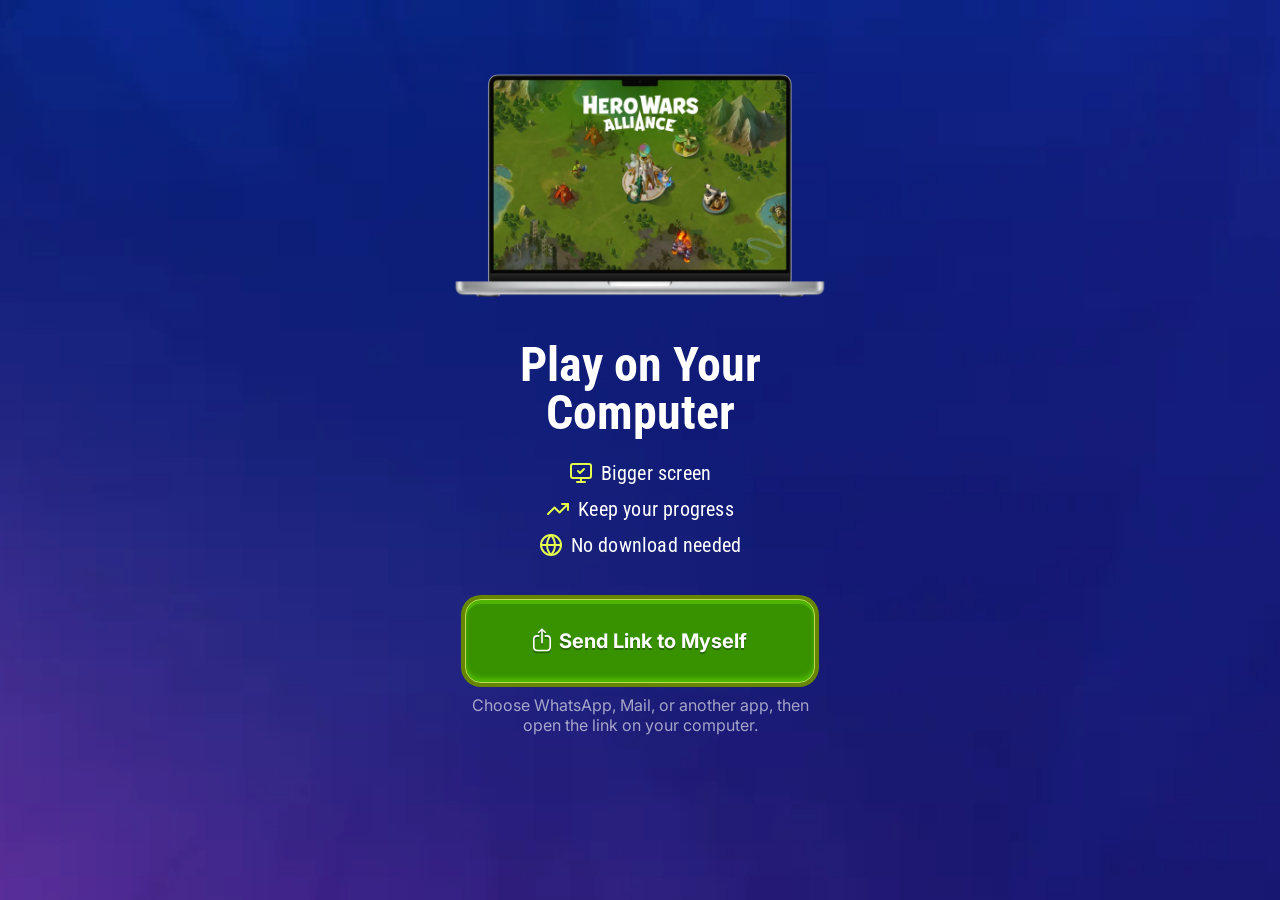
==== index.html @ 1ea7f699 "Initial commit: Hero Wars Alliance mobile placeholder landing Mobile-only landing that offers a nati" ====
<!doctype html>
<html lang="en">
  <head>
    <meta charset="utf-8" />
    <meta
      name="viewport"
      content="width=device-width, initial-scale=1, viewport-fit=cover"
    />
    <title>Play Hero Wars Alliance on Your Computer</title>
    <meta
      name="description"
      content="Send yourself a link and continue playing Hero Wars Alliance on a bigger screen. No download needed."
    />
    <!-- Device-specific entry state — keep the canonical product URL (PLAN §12). -->
    <link rel="canonical" href="https://hero-wars-alliance.com/" />

    <!-- Fonts: Roboto Condensed (headline + benefits) and Inter (CTA + support). -->
    <link rel="preconnect" href="https://fonts.googleapis.com" />
    <link rel="preconnect" href="https://fonts.gstatic.com" crossorigin />
    <link
      href="https://fonts.googleapis.com/css2?family=Inter:wght@400;700&family=Roboto+Condensed:wght@400;700&display=swap"
      rel="stylesheet"
    />

    <link rel="preload" as="image" href="assets/laptop.webp" />
    <link rel="stylesheet" href="css/styles.css" />
  </head>
  <body>
    <!-- Decorative blue→purple geometric background (raster from Figma). -->
    <div class="bg" aria-hidden="true"></div>

    <main class="landing">
      <!-- 1. Laptop visual (composite: device + map + logo, baked in Figma). -->
      <img
        class="laptop"
        src="assets/laptop.webp"
        alt="Hero Wars Alliance running on a laptop"
        width="820"
        height="533"
        fetchpriority="high"
      />

      <!-- 2 + 3. Headline and benefits. -->
      <div class="copy">
        <h1 class="headline">Play on Your Computer</h1>
        <ul class="benefits">
          <li class="benefit">
            <span class="benefit__icon" aria-hidden="true">
              <svg viewBox="0 0 24 24" fill="none" stroke="currentColor" stroke-width="2" stroke-linecap="round" stroke-linejoin="round">
                <path d="m9 10 2 2 4-4" />
                <rect x="2" y="3" width="20" height="14" rx="2" />
                <path d="M12 17v4" />
                <path d="M8 21h8" />
              </svg>
            </span>
            <span class="benefit__text">Bigger screen</span>
          </li>
          <li class="benefit">
            <span class="benefit__icon" aria-hidden="true">
              <svg viewBox="0 0 24 24" fill="none" stroke="currentColor" stroke-width="2" stroke-linecap="round" stroke-linejoin="round">
                <polyline points="22 7 13.5 15.5 8.5 10.5 2 17" />
                <polyline points="16 7 22 7 22 13" />
              </svg>
            </span>
            <span class="benefit__text">Keep your progress</span>
          </li>
          <li class="benefit">
            <span class="benefit__icon" aria-hidden="true">
              <svg viewBox="0 0 24 24" fill="none" stroke="currentColor" stroke-width="2" stroke-linecap="round" stroke-linejoin="round">
                <circle cx="12" cy="12" r="10" />
                <path d="M2 12h20" />
                <path d="M12 2a15.3 15.3 0 0 1 4 10 15.3 15.3 0 0 1-4 10 15.3 15.3 0 0 1-4-10 15.3 15.3 0 0 1 4-10z" />
              </svg>
            </span>
            <span class="benefit__text">No download needed</span>
          </li>
        </ul>
      </div>

      <!-- 4 + 5. CTA and supporting text. -->
      <div class="action">
        <button id="cta" class="cta" type="button">
          <span class="cta__icon" aria-hidden="true">
            <svg viewBox="0 0 17.334 23.934" fill="white" xmlns="http://www.w3.org/2000/svg">
              <path d="M6.05469 7.82227H4.08203C2.48048 7.82227 1.57228 8.73045 1.57227 10.332V17.8516C1.57227 19.4629 2.48047 20.3613 4.08203 20.3613H13.2422C14.8535 20.3613 15.7617 19.4629 15.7617 17.8516V10.332C15.7617 8.73045 14.8535 7.82227 13.2422 7.82227H11.2695V6.25H13.2422C15.8691 6.25 17.334 7.71483 17.334 10.332V17.8516C17.334 20.4786 15.8691 21.9336 13.2422 21.9336H4.08203C1.45508 21.9336 7.04327e-07 20.4786 0 17.8516V10.332C1.07809e-05 7.71483 1.45509 6.25 4.08203 6.25H6.05469V7.82227ZM8.66211 0C8.86719 2.72461e-07 9.0332 0.0585967 9.22852 0.253906L12.4512 3.35938C12.5977 3.50586 12.6758 3.66211 12.6758 3.87695C12.6758 4.27734 12.373 4.56055 11.9629 4.56055C11.7773 4.56054 11.5723 4.4824 11.4355 4.32617L9.93164 2.71484L9.37695 2.13086L9.44336 3.60352V13.5352C9.44336 13.9454 9.08203 14.2871 8.66211 14.2871C8.24219 14.2871 7.89062 13.9454 7.89062 13.5352V3.60352L7.95605 2.12598L7.40234 2.71484L5.88867 4.32617C5.75195 4.48242 5.53711 4.56055 5.35156 4.56055C4.94141 4.56055 4.64844 4.27734 4.64844 3.87695C4.64844 3.66211 4.73633 3.50586 4.88281 3.35938L8.0957 0.253906C8.30078 0.0585963 8.4668 0 8.66211 0Z" />
            </svg>
          </span>
          <span class="cta__label">Send Link to Myself</span>
        </button>
        <p class="support">
          Choose WhatsApp, Mail, or another app, then open the link on your
          computer.
        </p>
      </div>

      <!-- Live region for fallback / error feedback -->
      <p id="share-status" class="share-status" role="status" aria-live="polite"></p>
    </main>

    <script type="module" src="js/main.js"></script>
  </body>
</html>
---- css/styles.css ----
/* Hero Wars Alliance — mobile placeholder landing.
   Values taken from Figma node 6483:9883 (frame 430×932), translated to a
   responsive layout per PLAN §6. */

/* ----------------------------------------------------------------- tokens */
:root {
  /* Colors (Figma variables) */
  --c-text: #ffffff;
  --c-accent: #e4ff4c; /* Colors/yellow — benefit icons */
  --c-support: rgba(255, 255, 255, 0.6);

  /* CTA (Figma lb_button nine-patch) */
  --cta-fill: #389200;
  --cta-border: #b9dc54;
  --cta-frame: #668600;
  --cta-inner-bottom: #50b900;
  --cta-inner-top: rgba(88, 196, 0, 0.7);

  /* Fonts */
  --font-head: "Roboto Condensed", system-ui, sans-serif;
  --font-body: "Inter", system-ui, -apple-system, sans-serif;

  /* Spacing (Figma: column gap 42, copy gap 24, benefit gap 12, pad 24) */
  --pad-x: 24px;
  --gap-section: clamp(20px, 5vh, 42px);
  --gap-copy: clamp(16px, 3vh, 24px);
  --gap-benefit: 12px;
  --pad-top: clamp(20px, 6vh, 51px);

  /* Fluid type/sizes */
  --headline-size: clamp(34px, 11.4vw, 48px);
  --benefit-size: clamp(17px, 5.2vw, 20px);
  --cta-h: clamp(62px, 11vh, 84px);
  --cta-label: clamp(18px, 5vw, 20px);
  --support-size: 16px;
  --laptop-max-h: clamp(150px, 30vh, 300px);
}

/* ----------------------------------------------------------------- reset */
*,
*::before,
*::after {
  box-sizing: border-box;
}

html,
body {
  margin: 0;
  padding: 0;
  overflow-x: hidden;
}

body {
  min-height: 100dvh;
  font-family: var(--font-body);
  color: var(--c-text);
  /* Gradient fallback behind the raster background. */
  background: #161617 linear-gradient(168deg, #182a8c 0%, #2b2f9e 48%, #5b2fa0 100%);
  -webkit-font-smoothing: antialiased;
  text-rendering: optimizeLegibility;
}

img {
  max-width: 100%;
  display: block;
}

/* ------------------------------------------------------------ background */
.bg {
  position: fixed;
  inset: 0;
  z-index: 0;
  background: url("../assets/bg.webp") center / cover no-repeat;
  pointer-events: none;
}

/* --------------------------------------------------------------- layout */
.landing {
  position: relative;
  z-index: 1;
  min-height: 100dvh;
  max-width: 430px;
  margin: 0 auto;
  display: flex;
  flex-direction: column;
  align-items: center;
  text-align: center;
  gap: var(--gap-section);
  padding: calc(var(--pad-top) + env(safe-area-inset-top)) var(--pad-x)
    calc(var(--gap-section) + env(safe-area-inset-bottom));
  padding-left: max(var(--pad-x), env(safe-area-inset-left));
  padding-right: max(var(--pad-x), env(safe-area-inset-right));
}

/* ---------------------------------------------------------- laptop visual */
.laptop {
  width: 100%;
  max-width: 382px;
  height: auto;
  aspect-ratio: 1506 / 979; /* reserve space → no layout shift */
  max-height: var(--laptop-max-h);
  object-fit: contain; /* never stretch/crop (PLAN §5) */
}

/* ----------------------------------------------------------- copy block */
.copy {
  display: flex;
  flex-direction: column;
  gap: var(--gap-copy);
  width: 100%;
}

.headline {
  margin: 0;
  font-family: var(--font-head);
  font-weight: 700;
  font-size: var(--headline-size);
  line-height: 1;
  color: var(--c-text);
}

/* -------------------------------------------------------------- benefits */
.benefits {
  list-style: none;
  margin: 0;
  padding: 0;
  display: flex;
  flex-direction: column;
  align-items: center;
  gap: var(--gap-benefit);
}

.benefit {
  display: inline-flex;
  align-items: center;
  gap: 8px;
  font-family: var(--font-head);
  font-weight: 400;
  font-size: var(--benefit-size);
  line-height: 1.2;
  letter-spacing: 0.2px;
}

.benefit__icon {
  flex: 0 0 auto;
  width: 1.2em;
  height: 1.2em;
  color: var(--c-accent);
}
.benefit__icon svg {
  width: 100%;
  height: 100%;
  display: block;
}

/* ----------------------------------------------------------- action block */
.action {
  display: flex;
  flex-direction: column;
  align-items: center;
  gap: 13px;
  width: 100%;
  max-width: 350px;
}

/* CTA — reproduces the Figma lb_button nine-patch. */
.cta {
  width: 100%;
  min-height: var(--cta-h);
  display: inline-flex;
  align-items: center;
  justify-content: center;
  gap: 8px;
  padding: 0 32px;
  border: 1px solid var(--cta-border);
  border-radius: 16px;
  background: var(--cta-fill);
  color: var(--c-text);
  font-family: var(--font-body);
  font-weight: 700;
  font-size: var(--cta-label);
  cursor: pointer;
  box-shadow: inset 0 4px 0 0 var(--cta-inner-top),
    inset 0 -4px 4px 0 var(--cta-inner-bottom), 0 0 0 4px var(--cta-frame),
    0 1px 3px 0 rgba(0, 0, 0, 0.2);
  transition: transform 0.08s ease, filter 0.12s ease;
  -webkit-tap-highlight-color: transparent;
}
.cta:hover {
  filter: brightness(1.05);
}
.cta:active {
  transform: translateY(1px);
}

.cta__label {
  text-shadow: 0 2px 0 rgba(0, 0, 0, 0.3);
  line-height: 1;
}

.cta__icon {
  flex: 0 0 auto;
  width: 18px;
  height: 26px;
  display: inline-flex;
  filter: drop-shadow(0 2px 0 rgba(0, 0, 0, 0.3));
}
.cta__icon svg {
  width: 100%;
  height: 100%;
  display: block;
}

/* ------------------------------------------------------- supporting text */
.support {
  margin: 0;
  font-family: var(--font-body);
  font-weight: 400;
  font-size: var(--support-size);
  line-height: 1.2;
  color: var(--c-support);
}

/* --------------------------------------------------------- share status */
.share-status {
  margin: 0;
  min-height: 1.2em;
  font-family: var(--font-body);
  font-size: 14px;
  line-height: 1.4;
}
.share-status[data-state="success"] {
  color: var(--c-accent);
}
.share-status[data-state="error"] {
  color: #ff9a8a;
}

/* ----------------------------------------------------- focus visibility */
:focus-visible {
  outline: 3px solid #ffffff;
  outline-offset: 3px;
  border-radius: 6px;
}

/* ------------------------------------------------------ short viewports */
@media (max-height: 700px) {
  :root {
    --laptop-max-h: clamp(130px, 24vh, 220px);
    --gap-section: clamp(14px, 3vh, 26px);
  }
}
@media (max-height: 620px) {
  :root {
    --laptop-max-h: clamp(110px, 20vh, 180px);
    --headline-size: clamp(30px, 9vw, 42px);
    --gap-copy: 12px;
  }
  /* Supporting text may fall below the fold; the CTA must stay visible. */
}

/* ---------------------------------------------------- reduced motion */
@media (prefers-reduced-motion: reduce) {
  * {
    transition: none !important;
    animation: none !important;
  }
}
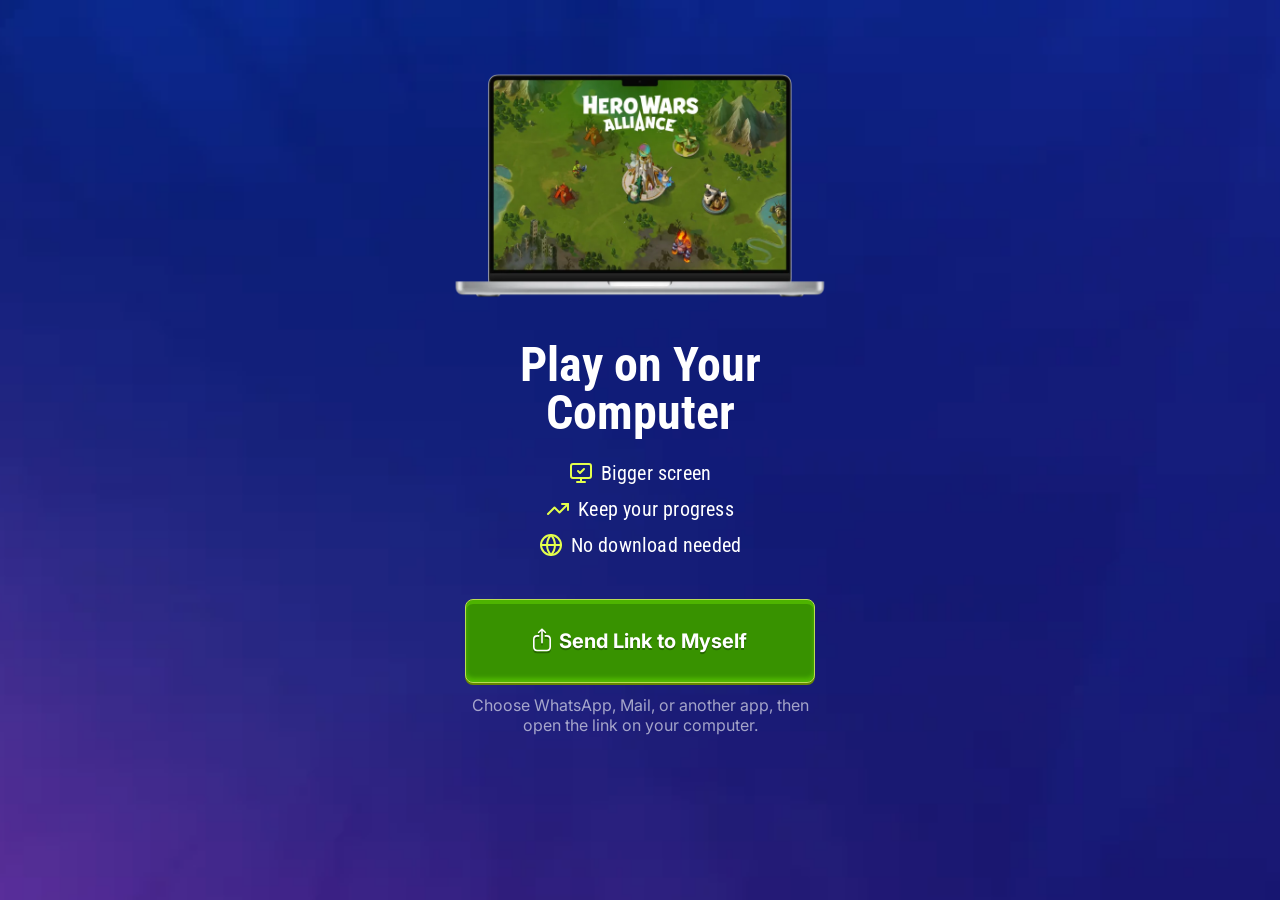
==== commit 195a6218: "Fix status-bar tint, phantom scroll, and green CTA styling - Add theme-color #08207B so the browser " ====
--- a/index.html
+++ b/index.html
@@ -6,6 +6,8 @@
       name="viewport"
       content="width=device-width, initial-scale=1, viewport-fit=cover"
     />
+    <!-- Browser UI / status-bar tint to match the landing background. -->
+    <meta name="theme-color" content="#08207B" />
     <title>Play Hero Wars Alliance on Your Computer</title>
     <meta
       name="description"
--- a/css/styles.css
+++ b/css/styles.css
@@ -20,20 +20,28 @@
   --font-head: "Roboto Condensed", system-ui, sans-serif;
   --font-body: "Inter", system-ui, -apple-system, sans-serif;
 
-  /* Spacing (Figma: column gap 42, copy gap 24, benefit gap 12, pad 24) */
+  /* Spacing (Figma: column gap 42, copy gap 24, benefit gap 12, pad 24).
+     Vertical units use svh (small viewport) so content fits with the browser
+     toolbar shown and never triggers a phantom scroll. vh is the fallback for
+     browsers without svh — declared first, then overridden. */
   --pad-x: 24px;
   --gap-section: clamp(20px, 5vh, 42px);
+  --gap-section: clamp(20px, 5svh, 42px);
   --gap-copy: clamp(16px, 3vh, 24px);
+  --gap-copy: clamp(16px, 3svh, 24px);
   --gap-benefit: 12px;
   --pad-top: clamp(20px, 6vh, 51px);
+  --pad-top: clamp(20px, 6svh, 51px);
 
   /* Fluid type/sizes */
   --headline-size: clamp(34px, 11.4vw, 48px);
   --benefit-size: clamp(17px, 5.2vw, 20px);
   --cta-h: clamp(62px, 11vh, 84px);
+  --cta-h: clamp(62px, 11svh, 84px);
   --cta-label: clamp(18px, 5vw, 20px);
   --support-size: 16px;
   --laptop-max-h: clamp(150px, 30vh, 300px);
+  --laptop-max-h: clamp(150px, 30svh, 300px);
 }
 
 /* ----------------------------------------------------------------- reset */
@@ -51,7 +59,8 @@
 }
 
 body {
-  min-height: 100dvh;
+  min-height: 100vh;
+  min-height: 100svh;
   font-family: var(--font-body);
   color: var(--c-text);
   /* Gradient fallback behind the raster background. */
@@ -78,7 +87,8 @@
 .landing {
   position: relative;
   z-index: 1;
-  min-height: 100dvh;
+  min-height: 100vh;
+  min-height: 100svh;
   max-width: 430px;
   margin: 0 auto;
   display: flex;
@@ -163,8 +173,10 @@
   max-width: 350px;
 }
 
-/* CTA — reproduces the Figma lb_button nine-patch. */
+/* CTA — green button ported from hwa-offerhub (.btn--buy). */
 .cta {
+  position: relative;
+  overflow: hidden; /* clips the hover overlay to the rounded corners */
   width: 100%;
   min-height: var(--cta-h);
   display: inline-flex;
@@ -173,21 +185,34 @@
   gap: 8px;
   padding: 0 32px;
   border: 1px solid var(--cta-border);
-  border-radius: 16px;
+  border-radius: 8px;
   background: var(--cta-fill);
   color: var(--c-text);
   font-family: var(--font-body);
   font-weight: 700;
   font-size: var(--cta-label);
   cursor: pointer;
-  box-shadow: inset 0 4px 0 0 var(--cta-inner-top),
-    inset 0 -4px 4px 0 var(--cta-inner-bottom), 0 0 0 4px var(--cta-frame),
-    0 1px 3px 0 rgba(0, 0, 0, 0.2);
-  transition: transform 0.08s ease, filter 0.12s ease;
+  box-shadow: 0 2px 0 0 var(--cta-frame),
+    0 -4px 4px 0 var(--cta-inner-bottom) inset,
+    0 4px 0 0 var(--cta-inner-top) inset;
+  transition: transform 0.08s ease;
   -webkit-tap-highlight-color: transparent;
 }
-.cta:hover {
-  filter: brightness(1.05);
+/* Hover: subtle white lightening (~#fff @ .15), mouse only (offerhub parity). */
+.cta::before {
+  content: "";
+  position: absolute;
+  inset: 0;
+  border-radius: inherit;
+  background: #fff;
+  opacity: 0;
+  pointer-events: none;
+  transition: opacity 0.12s ease;
+}
+@media (hover: hover) {
+  .cta:hover::before {
+    opacity: 0.15;
+  }
 }
 .cta:active {
   transform: translateY(1px);
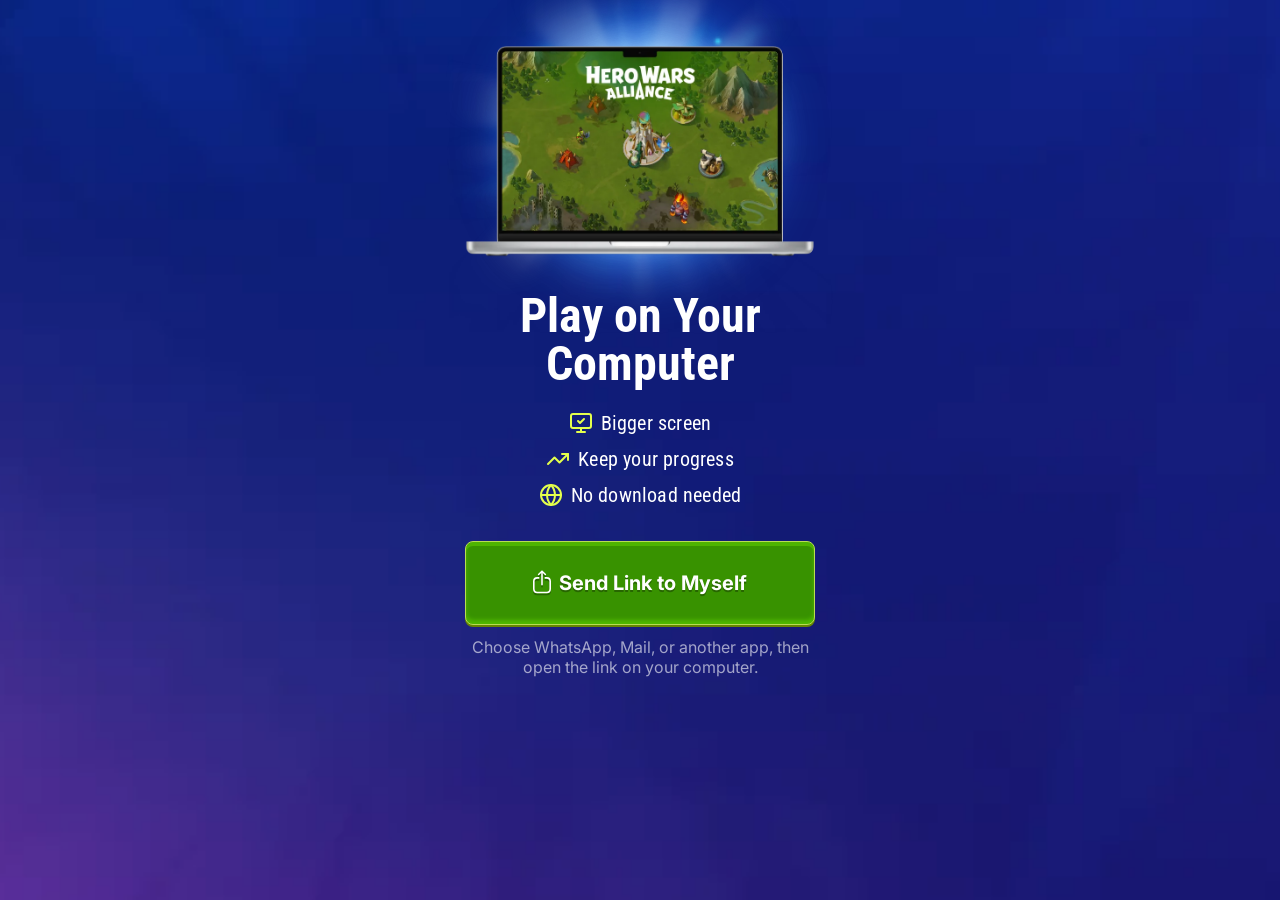
==== commit c756c3c2: "Remove min-height (kill iOS scroll) + add laptop glow FX - Drop min-height from body and .landing. P" ====
--- a/index.html
+++ b/index.html
@@ -32,15 +32,40 @@
     <div class="bg" aria-hidden="true"></div>
 
     <main class="landing">
-      <!-- 1. Laptop visual (composite: device + map + logo, baked in Figma). -->
-      <img
-        class="laptop"
-        src="assets/laptop.webp"
-        alt="Hero Wars Alliance running on a laptop"
-        width="820"
-        height="533"
-        fetchpriority="high"
-      />
+      <!-- 1. Laptop visual (Figma composite) with glow FX behind it,
+           ported from hwa-offerhub (token / token__fx / token__glow). -->
+      <div class="hero">
+        <div class="hero__fx" aria-hidden="true">
+          <img class="hero__rays" src="assets/fx-light-rays.webp" alt="" />
+          <img class="hero__spot" src="assets/fx-glow-spot.webp" alt="" />
+          <span class="hero__spark hero__spark--1"></span>
+          <span class="hero__spark hero__spark--2"></span>
+          <span class="hero__spark hero__spark--3"></span>
+          <span class="hero__spark hero__spark--4"></span>
+          <span class="hero__spark hero__spark--5"></span>
+          <span class="hero__spark hero__spark--6"></span>
+        </div>
+        <img
+          class="hero__glow hero__glow--circle"
+          src="assets/glow-circle-blue.webp"
+          alt=""
+          aria-hidden="true"
+        />
+        <img
+          class="hero__glow hero__glow--blue"
+          src="assets/glow-blue.webp"
+          alt=""
+          aria-hidden="true"
+        />
+        <img
+          class="laptop"
+          src="assets/laptop.webp"
+          alt="Hero Wars Alliance running on a laptop"
+          width="820"
+          height="533"
+          fetchpriority="high"
+        />
+      </div>
 
       <!-- 2 + 3. Headline and benefits. -->
       <div class="copy">
--- a/css/styles.css
+++ b/css/styles.css
@@ -25,23 +25,23 @@
      toolbar shown and never triggers a phantom scroll. vh is the fallback for
      browsers without svh — declared first, then overridden. */
   --pad-x: 24px;
-  --gap-section: clamp(20px, 5vh, 42px);
-  --gap-section: clamp(20px, 5svh, 42px);
-  --gap-copy: clamp(16px, 3vh, 24px);
-  --gap-copy: clamp(16px, 3svh, 24px);
+  --pad-top: 24px; /* top → laptop, fixed (safe-area added in .landing) */
+  --pad-bottom: 16px;
+  --gap-section: clamp(14px, 4vh, 34px);
+  --gap-section: clamp(14px, 4svh, 34px);
+  --gap-copy: clamp(14px, 2.6vh, 24px);
+  --gap-copy: clamp(14px, 2.6svh, 24px);
   --gap-benefit: 12px;
-  --pad-top: clamp(20px, 6vh, 51px);
-  --pad-top: clamp(20px, 6svh, 51px);
 
   /* Fluid type/sizes */
   --headline-size: clamp(34px, 11.4vw, 48px);
   --benefit-size: clamp(17px, 5.2vw, 20px);
-  --cta-h: clamp(62px, 11vh, 84px);
-  --cta-h: clamp(62px, 11svh, 84px);
+  --cta-h: clamp(60px, 11vh, 84px);
+  --cta-h: clamp(60px, 11svh, 84px);
   --cta-label: clamp(18px, 5vw, 20px);
   --support-size: 16px;
-  --laptop-max-h: clamp(150px, 30vh, 300px);
-  --laptop-max-h: clamp(150px, 30svh, 300px);
+  --laptop-max-h: clamp(120px, 26vh, 260px);
+  --laptop-max-h: clamp(120px, 26svh, 260px);
 }
 
 /* ----------------------------------------------------------------- reset */
@@ -59,8 +59,9 @@
 }
 
 body {
-  min-height: 100vh;
-  min-height: 100svh;
+  /* No min-height: page height is content-driven so it never exceeds the
+     visible viewport (kills the residual svh-rounding scroll on iOS Chromium).
+     The fixed .bg below covers the viewport regardless of content height. */
   font-family: var(--font-body);
   color: var(--c-text);
   /* Gradient fallback behind the raster background. */
@@ -87,8 +88,6 @@
 .landing {
   position: relative;
   z-index: 1;
-  min-height: 100vh;
-  min-height: 100svh;
   max-width: 430px;
   margin: 0 auto;
   display: flex;
@@ -97,19 +96,115 @@
   text-align: center;
   gap: var(--gap-section);
   padding: calc(var(--pad-top) + env(safe-area-inset-top)) var(--pad-x)
-    calc(var(--gap-section) + env(safe-area-inset-bottom));
+    calc(var(--pad-bottom) + env(safe-area-inset-bottom));
   padding-left: max(var(--pad-x), env(safe-area-inset-left));
   padding-right: max(var(--pad-x), env(safe-area-inset-right));
 }
 
-/* ---------------------------------------------------------- laptop visual */
+/* ----------------------------------------------- laptop visual + glow FX */
+/* Glow ported from hwa-offerhub (token / token__fx / token__glow). */
+.hero {
+  position: relative;
+  width: 100%;
+  display: flex;
+  align-items: center;
+  justify-content: center;
+}
+
 .laptop {
+  position: relative;
+  z-index: 2; /* above the glow + FX layers */
   width: 100%;
   max-width: 382px;
   height: auto;
   aspect-ratio: 1506 / 979; /* reserve space → no layout shift */
   max-height: var(--laptop-max-h);
   object-fit: contain; /* never stretch/crop (PLAN §5) */
+}
+
+/* Static blue bloom behind the laptop. */
+.hero__glow {
+  position: absolute;
+  left: 50%;
+  top: 50%;
+  transform: translate(-50%, -50%);
+  z-index: 0;
+  height: auto;
+  aspect-ratio: 1 / 1;
+  pointer-events: none;
+  mix-blend-mode: screen; /* additive light against the dark bg */
+}
+.hero__glow--circle {
+  width: clamp(360px, 118%, 540px);
+}
+.hero__glow--blue {
+  width: clamp(380px, 126%, 580px);
+  opacity: 0.9;
+}
+
+/* Animated FX: rotating rays + pulsing spot + drifting sparks. */
+.hero__fx {
+  position: absolute;
+  inset: 0;
+  z-index: 1;
+  pointer-events: none;
+}
+.hero__rays,
+.hero__spot {
+  position: absolute;
+  left: 50%;
+  top: 50%;
+  height: auto;
+  aspect-ratio: 1 / 1;
+  transform: translate(-50%, -50%); /* base (static / reduced-motion) */
+  mix-blend-mode: screen;
+  will-change: transform, opacity;
+}
+.hero__rays {
+  width: clamp(300px, 100%, 440px);
+  opacity: 0.32;
+  filter: blur(2px);
+  animation: hero-rays 22s linear infinite;
+}
+.hero__spot {
+  width: clamp(220px, 72%, 340px);
+  opacity: 0.8;
+  animation: hero-spot 3.4s ease-in-out infinite;
+}
+.hero__spark {
+  position: absolute;
+  left: 50%;
+  top: 50%;
+  width: 22px;
+  height: 22px;
+  margin: -11px 0 0 -11px;
+  background: url("../assets/fx-spark-blue.webp") center / contain no-repeat;
+  mix-blend-mode: screen;
+  filter: brightness(1.5);
+  opacity: 0;
+  will-change: transform, opacity;
+  animation: hero-spark 4.5s ease-in-out infinite;
+}
+.hero__spark--1 { --x: 132px; --y: -64px; --dx: 8px; --dy: -16px; --s: 1; animation-delay: 0s; }
+.hero__spark--2 { --x: -122px; --y: -42px; --dx: -10px; --dy: -14px; --s: 0.8; animation-delay: 1.1s; }
+.hero__spark--3 { --x: 166px; --y: 24px; --dx: 6px; --dy: -18px; --s: 0.9; animation-delay: 2s; }
+.hero__spark--4 { --x: -142px; --y: 33px; --dx: -6px; --dy: -12px; --s: 0.75; animation-delay: 2.8s; }
+.hero__spark--5 { --x: 70px; --y: -99px; --dx: 10px; --dy: -16px; --s: 0.95; animation-delay: 3.6s; }
+.hero__spark--6 { --x: -44px; --y: -104px; --dx: 0px; --dy: -14px; --s: 1.1; animation-delay: 1.7s; }
+
+@keyframes hero-rays {
+  0% { transform: translate(-50%, -50%) rotate(0deg) scale(0.96); opacity: 0.16; }
+  50% { transform: translate(-50%, -50%) rotate(180deg) scale(1.06); opacity: 0.4; }
+  100% { transform: translate(-50%, -50%) rotate(360deg) scale(0.96); opacity: 0.16; }
+}
+@keyframes hero-spot {
+  0%, 100% { transform: translate(-50%, -50%) scale(0.92); opacity: 0.55; }
+  50% { transform: translate(-50%, -50%) scale(1.1); opacity: 0.95; }
+}
+@keyframes hero-spark {
+  0% { transform: translate(var(--x), var(--y)) scale(0.2); opacity: 0; }
+  30% { transform: translate(calc(var(--x) + var(--dx) * 0.3), calc(var(--y) + var(--dy) * 0.3)) scale(var(--s)); opacity: 1; }
+  100% { transform: translate(calc(var(--x) + var(--dx)), calc(var(--y) + var(--dy))) scale(calc(var(--s) * 0.9)); opacity: 0; }
 }
 
 /* ----------------------------------------------------------- copy block */
@@ -268,21 +363,8 @@
   border-radius: 6px;
 }
 
-/* ------------------------------------------------------ short viewports */
-@media (max-height: 700px) {
-  :root {
-    --laptop-max-h: clamp(130px, 24vh, 220px);
-    --gap-section: clamp(14px, 3vh, 26px);
-  }
-}
-@media (max-height: 620px) {
-  :root {
-    --laptop-max-h: clamp(110px, 20vh, 180px);
-    --headline-size: clamp(30px, 9vw, 42px);
-    --gap-copy: 12px;
-  }
-  /* Supporting text may fall below the fold; the CTA must stay visible. */
-}
+/* Vertical sizing is svh-driven (continuous compression), so no height
+   media queries are needed — content fits the small viewport at every size. */
 
 /* ---------------------------------------------------- reduced motion */
 @media (prefers-reduced-motion: reduce) {
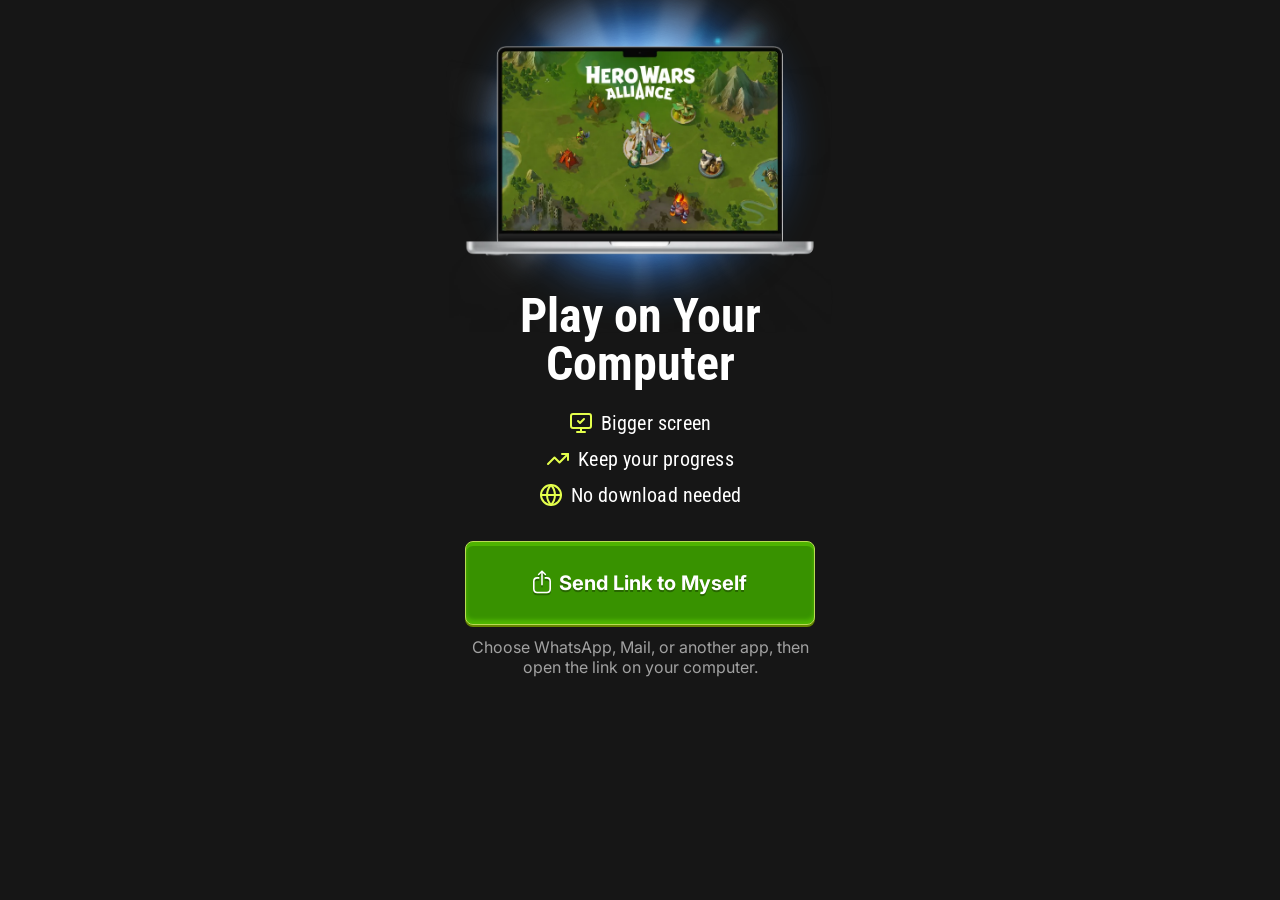
==== commit ed14c4c2: "Solid #161616 dark theme + native SF Pro Text on iOS - Replace the raster background with a solid #1" ====
--- a/index.html
+++ b/index.html
@@ -7,7 +7,7 @@
       content="width=device-width, initial-scale=1, viewport-fit=cover"
     />
     <!-- Browser UI / status-bar tint to match the landing background. -->
-    <meta name="theme-color" content="#08207B" />
+    <meta name="theme-color" content="#161616" />
     <title>Play Hero Wars Alliance on Your Computer</title>
     <meta
       name="description"
@@ -28,9 +28,6 @@
     <link rel="stylesheet" href="css/styles.css" />
   </head>
   <body>
-    <!-- Decorative blue→purple geometric background (raster from Figma). -->
-    <div class="bg" aria-hidden="true"></div>
-
     <main class="landing">
       <!-- 1. Laptop visual (Figma composite) with glow FX behind it,
            ported from hwa-offerhub (token / token__fx / token__glow). -->
--- a/css/styles.css
+++ b/css/styles.css
@@ -16,9 +16,13 @@
   --cta-inner-bottom: #50b900;
   --cta-inner-top: rgba(88, 196, 0, 0.7);
 
-  /* Fonts */
-  --font-head: "Roboto Condensed", system-ui, sans-serif;
-  --font-body: "Inter", system-ui, -apple-system, sans-serif;
+  /* Fonts. Apple devices use the native San Francisco (SF Pro Text) — no
+     webfont download; other platforms fall back to the loaded Roboto
+     Condensed (headline/benefits) / Inter (CTA/support). */
+  --font-head: "SF Pro Text", -apple-system, BlinkMacSystemFont,
+    "Roboto Condensed", system-ui, sans-serif;
+  --font-body: "SF Pro Text", -apple-system, BlinkMacSystemFont, "Inter",
+    system-ui, sans-serif;
 
   /* Spacing (Figma: column gap 42, copy gap 24, benefit gap 12, pad 24).
      Vertical units use svh (small viewport) so content fits with the browser
@@ -61,11 +65,11 @@
 body {
   /* No min-height: page height is content-driven so it never exceeds the
      visible viewport (kills the residual svh-rounding scroll on iOS Chromium).
-     The fixed .bg below covers the viewport regardless of content height. */
+     The solid background propagates to the canvas, covering the whole viewport
+     regardless of content height. */
   font-family: var(--font-body);
   color: var(--c-text);
-  /* Gradient fallback behind the raster background. */
-  background: #161617 linear-gradient(168deg, #182a8c 0%, #2b2f9e 48%, #5b2fa0 100%);
+  background: #161616;
   -webkit-font-smoothing: antialiased;
   text-rendering: optimizeLegibility;
 }
@@ -73,15 +77,6 @@
 img {
   max-width: 100%;
   display: block;
-}
-
-/* ------------------------------------------------------------ background */
-.bg {
-  position: fixed;
-  inset: 0;
-  z-index: 0;
-  background: url("../assets/bg.webp") center / cover no-repeat;
-  pointer-events: none;
 }
 
 /* --------------------------------------------------------------- layout */
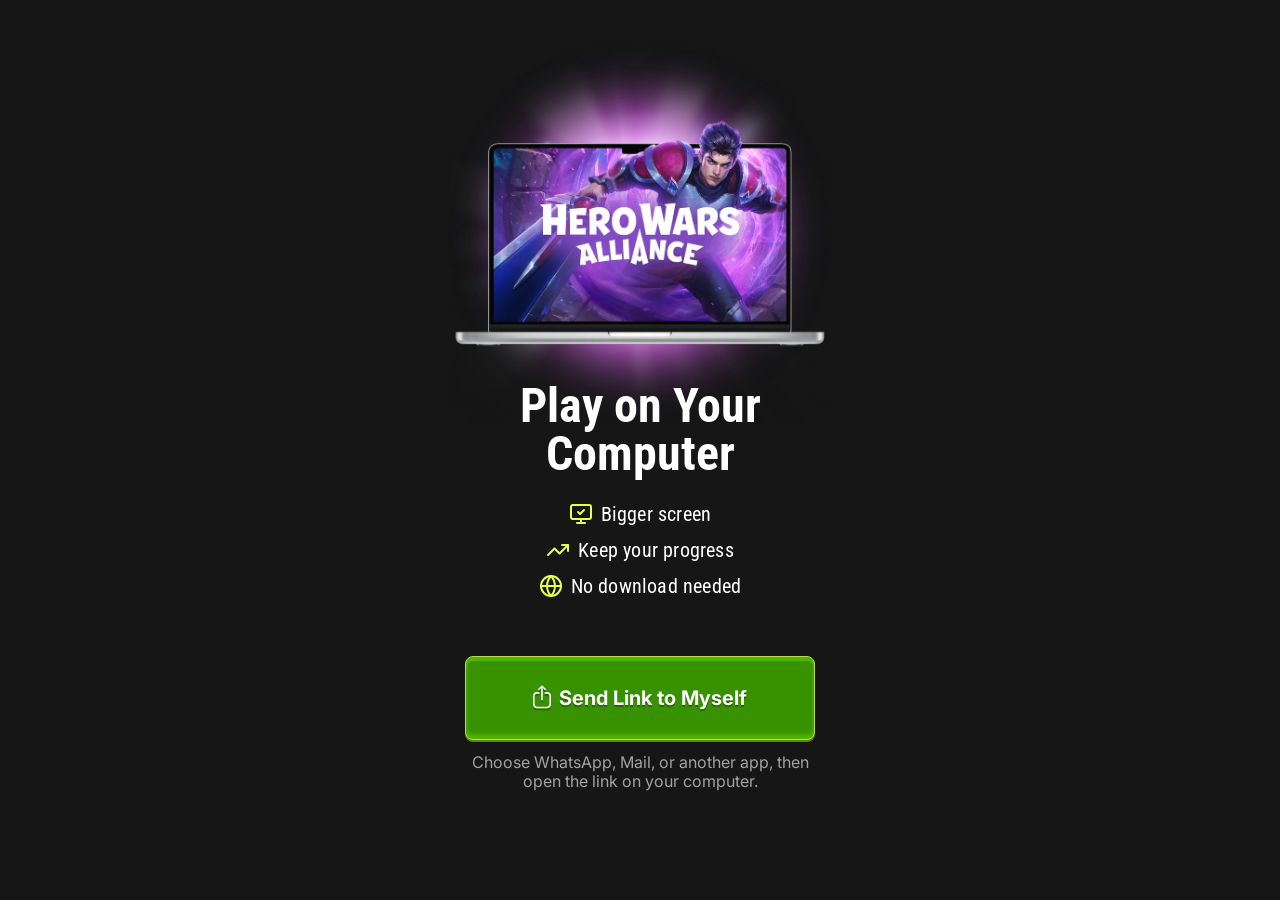
==== commit afcc3718: "Swap in new laptop art + recolor glow gold→purple New laptop.png art (1644×997) optimized to laptop." ====
--- a/index.html
+++ b/index.html
@@ -59,7 +59,7 @@
           src="assets/laptop.webp"
           alt="Hero Wars Alliance running on a laptop"
           width="820"
-          height="533"
+          height="497"
           fetchpriority="high"
         />
       </div>
--- a/css/styles.css
+++ b/css/styles.css
@@ -8,6 +8,10 @@
   --c-text: #ffffff;
   --c-accent: #e4ff4c; /* Colors/yellow — benefit icons */
   --c-support: rgba(255, 255, 255, 0.6);
+
+  /* Recolor the (blue) offerhub glow sprites to purple to match the laptop art:
+     rotate the blue hue toward violet, then boost saturation/brightness. */
+  --glow-tint: hue-rotate(48deg) saturate(1.7) brightness(1.2);
 
   /* CTA (Figma lb_button nine-patch) */
   --cta-fill: #389200;
@@ -83,11 +87,19 @@
 .landing {
   position: relative;
   z-index: 1;
+  /* Fill the LIVE visible viewport (dvh = current visible height) so the
+     container never exceeds what's on screen → no scroll, in any toolbar
+     state. Content is centered vertically within it. Content is sized to fit
+     the small viewport, so centering never causes overflow in portrait. */
+  min-height: 100vh;
+  min-height: 100dvh;
   max-width: 430px;
   margin: 0 auto;
   display: flex;
   flex-direction: column;
   align-items: center;
+  justify-content: center;
+  justify-content: safe center; /* fall back to top-align if ever taller */
   text-align: center;
   gap: var(--gap-section);
   padding: calc(var(--pad-top) + env(safe-area-inset-top)) var(--pad-x)
@@ -112,7 +124,7 @@
   width: 100%;
   max-width: 382px;
   height: auto;
-  aspect-ratio: 1506 / 979; /* reserve space → no layout shift */
+  aspect-ratio: 1644 / 997; /* reserve space → no layout shift */
   max-height: var(--laptop-max-h);
   object-fit: contain; /* never stretch/crop (PLAN §5) */
 }
@@ -128,6 +140,7 @@
   aspect-ratio: 1 / 1;
   pointer-events: none;
   mix-blend-mode: screen; /* additive light against the dark bg */
+  filter: var(--glow-tint);
 }
 .hero__glow--circle {
   width: clamp(360px, 118%, 540px);
@@ -158,12 +171,13 @@
 .hero__rays {
   width: clamp(300px, 100%, 440px);
   opacity: 0.32;
-  filter: blur(2px);
+  filter: blur(2px) var(--glow-tint);
   animation: hero-rays 22s linear infinite;
 }
 .hero__spot {
   width: clamp(220px, 72%, 340px);
   opacity: 0.8;
+  filter: var(--glow-tint);
   animation: hero-spot 3.4s ease-in-out infinite;
 }
 .hero__spark {
@@ -175,7 +189,7 @@
   margin: -11px 0 0 -11px;
   background: url("../assets/fx-spark-blue.webp") center / contain no-repeat;
   mix-blend-mode: screen;
-  filter: brightness(1.5);
+  filter: brightness(1.4) var(--glow-tint);
   opacity: 0;
   will-change: transform, opacity;
   animation: hero-spark 4.5s ease-in-out infinite;
@@ -261,6 +275,7 @@
   gap: 13px;
   width: 100%;
   max-width: 350px;
+  margin-top: 24px;
 }
 
 /* CTA — green button ported from hwa-offerhub (.btn--buy). */
@@ -305,7 +320,7 @@
   }
 }
 .cta:active {
-  transform: translateY(1px);
+  transform: scale(0.96);
 }
 
 .cta__label {
@@ -344,6 +359,9 @@
   font-size: 14px;
   line-height: 1.4;
 }
+.share-status:empty {
+  display: none; /* reserve no vertical space (or gap) when there's no message */
+}
 .share-status[data-state="success"] {
   color: var(--c-accent);
 }
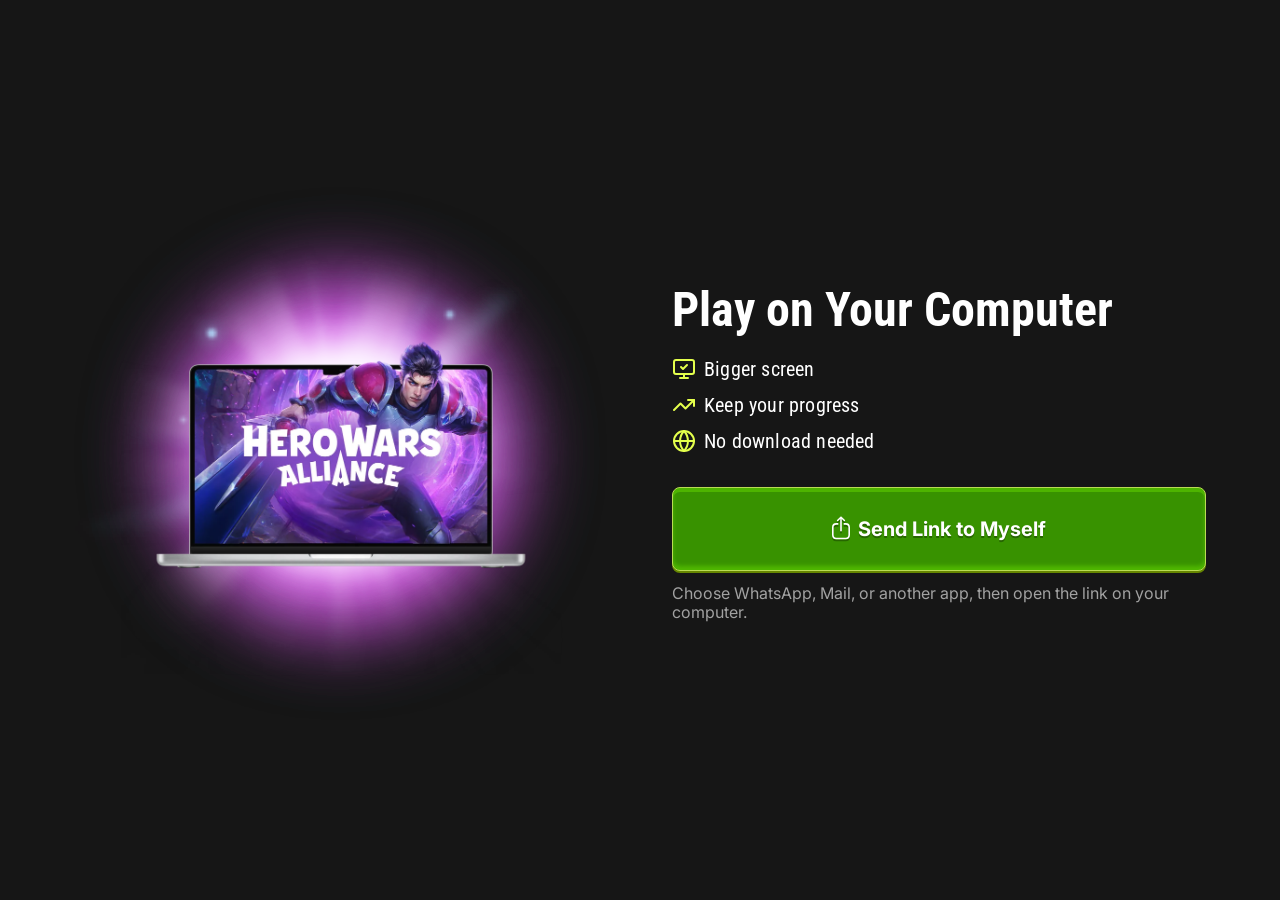
==== commit 4bbcf261: "Add landscape/tablet two-column layout In landscape orientation (rotated phones + tablets/desktops) " ====
--- a/index.html
+++ b/index.html
@@ -64,61 +64,64 @@
         />
       </div>
 
-      <!-- 2 + 3. Headline and benefits. -->
-      <div class="copy">
-        <h1 class="headline">Play on Your Computer</h1>
-        <ul class="benefits">
-          <li class="benefit">
-            <span class="benefit__icon" aria-hidden="true">
-              <svg viewBox="0 0 24 24" fill="none" stroke="currentColor" stroke-width="2" stroke-linecap="round" stroke-linejoin="round">
-                <path d="m9 10 2 2 4-4" />
-                <rect x="2" y="3" width="20" height="14" rx="2" />
-                <path d="M12 17v4" />
-                <path d="M8 21h8" />
+      <!-- Right column in landscape; stacked block in portrait. -->
+      <div class="content">
+        <!-- 2 + 3. Headline and benefits. -->
+        <div class="copy">
+          <h1 class="headline">Play on Your Computer</h1>
+          <ul class="benefits">
+            <li class="benefit">
+              <span class="benefit__icon" aria-hidden="true">
+                <svg viewBox="0 0 24 24" fill="none" stroke="currentColor" stroke-width="2" stroke-linecap="round" stroke-linejoin="round">
+                  <path d="m9 10 2 2 4-4" />
+                  <rect x="2" y="3" width="20" height="14" rx="2" />
+                  <path d="M12 17v4" />
+                  <path d="M8 21h8" />
+                </svg>
+              </span>
+              <span class="benefit__text">Bigger screen</span>
+            </li>
+            <li class="benefit">
+              <span class="benefit__icon" aria-hidden="true">
+                <svg viewBox="0 0 24 24" fill="none" stroke="currentColor" stroke-width="2" stroke-linecap="round" stroke-linejoin="round">
+                  <polyline points="22 7 13.5 15.5 8.5 10.5 2 17" />
+                  <polyline points="16 7 22 7 22 13" />
+                </svg>
+              </span>
+              <span class="benefit__text">Keep your progress</span>
+            </li>
+            <li class="benefit">
+              <span class="benefit__icon" aria-hidden="true">
+                <svg viewBox="0 0 24 24" fill="none" stroke="currentColor" stroke-width="2" stroke-linecap="round" stroke-linejoin="round">
+                  <circle cx="12" cy="12" r="10" />
+                  <path d="M2 12h20" />
+                  <path d="M12 2a15.3 15.3 0 0 1 4 10 15.3 15.3 0 0 1-4 10 15.3 15.3 0 0 1-4-10 15.3 15.3 0 0 1 4-10z" />
+                </svg>
+              </span>
+              <span class="benefit__text">No download needed</span>
+            </li>
+          </ul>
+        </div>
+
+        <!-- 4 + 5. CTA and supporting text. -->
+        <div class="action">
+          <button id="cta" class="cta" type="button">
+            <span class="cta__icon" aria-hidden="true">
+              <svg viewBox="0 0 17.334 23.934" fill="white" xmlns="http://www.w3.org/2000/svg">
+                <path d="M6.05469 7.82227H4.08203C2.48048 7.82227 1.57228 8.73045 1.57227 10.332V17.8516C1.57227 19.4629 2.48047 20.3613 4.08203 20.3613H13.2422C14.8535 20.3613 15.7617 19.4629 15.7617 17.8516V10.332C15.7617 8.73045 14.8535 7.82227 13.2422 7.82227H11.2695V6.25H13.2422C15.8691 6.25 17.334 7.71483 17.334 10.332V17.8516C17.334 20.4786 15.8691 21.9336 13.2422 21.9336H4.08203C1.45508 21.9336 7.04327e-07 20.4786 0 17.8516V10.332C1.07809e-05 7.71483 1.45509 6.25 4.08203 6.25H6.05469V7.82227ZM8.66211 0C8.86719 2.72461e-07 9.0332 0.0585967 9.22852 0.253906L12.4512 3.35938C12.5977 3.50586 12.6758 3.66211 12.6758 3.87695C12.6758 4.27734 12.373 4.56055 11.9629 4.56055C11.7773 4.56054 11.5723 4.4824 11.4355 4.32617L9.93164 2.71484L9.37695 2.13086L9.44336 3.60352V13.5352C9.44336 13.9454 9.08203 14.2871 8.66211 14.2871C8.24219 14.2871 7.89062 13.9454 7.89062 13.5352V3.60352L7.95605 2.12598L7.40234 2.71484L5.88867 4.32617C5.75195 4.48242 5.53711 4.56055 5.35156 4.56055C4.94141 4.56055 4.64844 4.27734 4.64844 3.87695C4.64844 3.66211 4.73633 3.50586 4.88281 3.35938L8.0957 0.253906C8.30078 0.0585963 8.4668 0 8.66211 0Z" />
               </svg>
             </span>
-            <span class="benefit__text">Bigger screen</span>
-          </li>
-          <li class="benefit">
-            <span class="benefit__icon" aria-hidden="true">
-              <svg viewBox="0 0 24 24" fill="none" stroke="currentColor" stroke-width="2" stroke-linecap="round" stroke-linejoin="round">
-                <polyline points="22 7 13.5 15.5 8.5 10.5 2 17" />
-                <polyline points="16 7 22 7 22 13" />
-              </svg>
-            </span>
-            <span class="benefit__text">Keep your progress</span>
-          </li>
-          <li class="benefit">
-            <span class="benefit__icon" aria-hidden="true">
-              <svg viewBox="0 0 24 24" fill="none" stroke="currentColor" stroke-width="2" stroke-linecap="round" stroke-linejoin="round">
-                <circle cx="12" cy="12" r="10" />
-                <path d="M2 12h20" />
-                <path d="M12 2a15.3 15.3 0 0 1 4 10 15.3 15.3 0 0 1-4 10 15.3 15.3 0 0 1-4-10 15.3 15.3 0 0 1 4-10z" />
-              </svg>
-            </span>
-            <span class="benefit__text">No download needed</span>
-          </li>
-        </ul>
+            <span class="cta__label">Send Link to Myself</span>
+          </button>
+          <p class="support">
+            Choose WhatsApp, Mail, or another app, then open the link on your
+            computer.
+          </p>
+        </div>
+
+        <!-- Live region for fallback / error feedback -->
+        <p id="share-status" class="share-status" role="status" aria-live="polite"></p>
       </div>
-
-      <!-- 4 + 5. CTA and supporting text. -->
-      <div class="action">
-        <button id="cta" class="cta" type="button">
-          <span class="cta__icon" aria-hidden="true">
-            <svg viewBox="0 0 17.334 23.934" fill="white" xmlns="http://www.w3.org/2000/svg">
-              <path d="M6.05469 7.82227H4.08203C2.48048 7.82227 1.57228 8.73045 1.57227 10.332V17.8516C1.57227 19.4629 2.48047 20.3613 4.08203 20.3613H13.2422C14.8535 20.3613 15.7617 19.4629 15.7617 17.8516V10.332C15.7617 8.73045 14.8535 7.82227 13.2422 7.82227H11.2695V6.25H13.2422C15.8691 6.25 17.334 7.71483 17.334 10.332V17.8516C17.334 20.4786 15.8691 21.9336 13.2422 21.9336H4.08203C1.45508 21.9336 7.04327e-07 20.4786 0 17.8516V10.332C1.07809e-05 7.71483 1.45509 6.25 4.08203 6.25H6.05469V7.82227ZM8.66211 0C8.86719 2.72461e-07 9.0332 0.0585967 9.22852 0.253906L12.4512 3.35938C12.5977 3.50586 12.6758 3.66211 12.6758 3.87695C12.6758 4.27734 12.373 4.56055 11.9629 4.56055C11.7773 4.56054 11.5723 4.4824 11.4355 4.32617L9.93164 2.71484L9.37695 2.13086L9.44336 3.60352V13.5352C9.44336 13.9454 9.08203 14.2871 8.66211 14.2871C8.24219 14.2871 7.89062 13.9454 7.89062 13.5352V3.60352L7.95605 2.12598L7.40234 2.71484L5.88867 4.32617C5.75195 4.48242 5.53711 4.56055 5.35156 4.56055C4.94141 4.56055 4.64844 4.27734 4.64844 3.87695C4.64844 3.66211 4.73633 3.50586 4.88281 3.35938L8.0957 0.253906C8.30078 0.0585963 8.4668 0 8.66211 0Z" />
-            </svg>
-          </span>
-          <span class="cta__label">Send Link to Myself</span>
-        </button>
-        <p class="support">
-          Choose WhatsApp, Mail, or another app, then open the link on your
-          computer.
-        </p>
-      </div>
-
-      <!-- Live region for fallback / error feedback -->
-      <p id="share-status" class="share-status" role="status" aria-live="polite"></p>
     </main>
 
     <script type="module" src="js/main.js"></script>
--- a/css/styles.css
+++ b/css/styles.css
@@ -214,6 +214,18 @@
   0% { transform: translate(var(--x), var(--y)) scale(0.2); opacity: 0; }
   30% { transform: translate(calc(var(--x) + var(--dx) * 0.3), calc(var(--y) + var(--dy) * 0.3)) scale(var(--s)); opacity: 1; }
   100% { transform: translate(calc(var(--x) + var(--dx)), calc(var(--y) + var(--dy))) scale(calc(var(--s) * 0.9)); opacity: 0; }
+}
+
+/* ------------------------------------------------------- content column */
+/* Portrait: a stacked block under the hero (gap-section between its rows,
+   matching the old flat layout). Landscape/tablet: the right column beside
+   the laptop — see the orientation media query at the foot of the file. */
+.content {
+  display: flex;
+  flex-direction: column;
+  align-items: center;
+  gap: var(--gap-section);
+  width: 100%;
 }
 
 /* ----------------------------------------------------------- copy block */
@@ -379,6 +391,55 @@
 /* Vertical sizing is svh-driven (continuous compression), so no height
    media queries are needed — content fits the small viewport at every size. */
 
+/* ------------------------------------------------ landscape / tablet */
+/* Two columns: the laptop (keeping its glow) on the left, the copy + CTA
+   on the right and LEFT-aligned. Triggered by landscape orientation, so it
+   covers phones rotated to landscape as well as tablets/desktops, which are
+   wide enough for the side-by-side layout. */
+@media (orientation: landscape) {
+  :root {
+    /* Height is the binding constraint in landscape — let the laptop claim
+       more of it than the portrait cap allows. */
+    --laptop-max-h: clamp(150px, 64vh, 380px);
+    --laptop-max-h: clamp(150px, 64svh, 380px);
+  }
+
+  .landing {
+    flex-direction: row;
+    align-items: center;
+    justify-content: center;
+    gap: clamp(24px, 5vw, 80px);
+    max-width: 1180px;
+    text-align: left; /* copy column reads left-aligned */
+  }
+
+  /* Equal columns; the laptop centers itself within the left one. */
+  .hero {
+    flex: 1 1 0;
+    min-width: 0; /* let the laptop shrink inside the column */
+  }
+  .laptop {
+    margin-inline: auto;
+  }
+
+  .content {
+    flex: 1 1 0;
+    align-items: flex-start; /* flush-left column */
+    max-width: 600px;
+  }
+
+  .benefits {
+    align-items: flex-start; /* icon + label flush left */
+  }
+
+  /* CTA fills the right column instead of the narrow centered pill. */
+  .action {
+    align-items: stretch;
+    max-width: none;
+    margin-top: 0;
+  }
+}
+
 /* ---------------------------------------------------- reduced motion */
 @media (prefers-reduced-motion: reduce) {
   * {
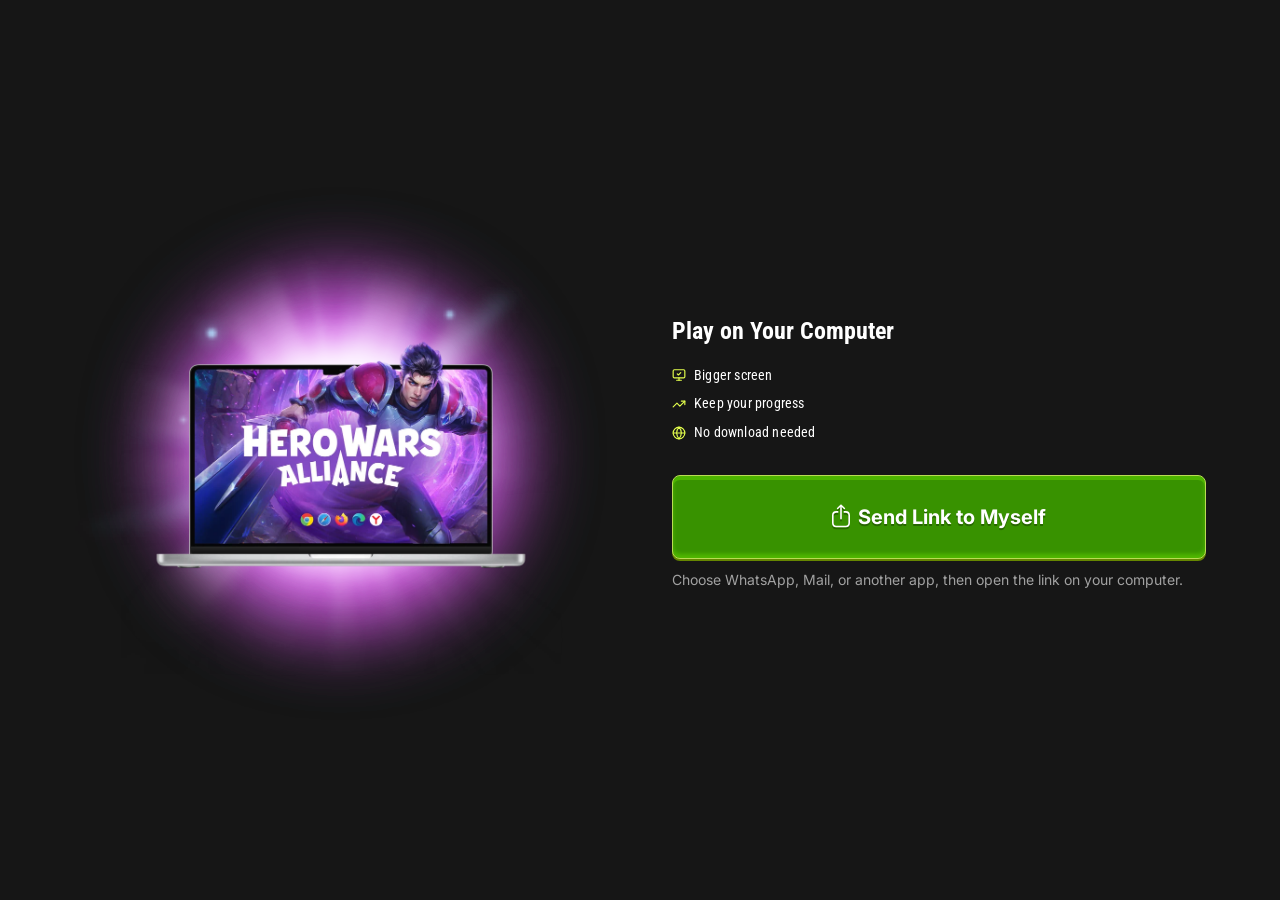
==== commit c9fb6437: "Add share instruction banner (fake push) per PLAN.md A mounted-hidden HTML card (Figma 6496:5444) pi" ====
--- a/index.html
+++ b/index.html
@@ -28,6 +28,51 @@
     <link rel="stylesheet" href="css/styles.css" />
   </head>
   <body>
+    <!-- Share instruction banner ("fake push"). Mounted hidden; shown when the
+         native share flow starts, to reinforce the share-sheet steps. This is a
+         plain HTML element — NOT a system notification (PLAN §1, §13). -->
+    <div
+      class="share-instruction"
+      data-share-instruction
+      role="status"
+      aria-live="polite"
+      aria-hidden="true"
+    >
+      <img
+        class="share-instruction__icon"
+        src="assets/share-apps.webp"
+        alt=""
+        width="56"
+        height="56"
+      />
+      <div class="share-instruction__content">
+        <strong class="share-instruction__title">Send the link to yourself</strong>
+        <span class="share-instruction__subtitle"
+          >Choose WhatsApp, Mail, or another app</span
+        >
+      </div>
+      <button
+        class="share-instruction__close"
+        data-share-instruction-close
+        type="button"
+        aria-label="Dismiss sharing instructions"
+      >
+        <svg
+          class="share-instruction__close-icon"
+          viewBox="0 0 12 12"
+          fill="none"
+          aria-hidden="true"
+        >
+          <path
+            d="M1 1l10 10M11 1L1 11"
+            stroke="currentColor"
+            stroke-width="1.5"
+            stroke-linecap="round"
+          />
+        </svg>
+      </button>
+    </div>
+
     <main class="landing">
       <!-- 1. Laptop visual (Figma composite) with glow FX behind it,
            ported from hwa-offerhub (token / token__fx / token__glow). -->
--- a/css/styles.css
+++ b/css/styles.css
@@ -381,6 +381,121 @@
   color: #ff9a8a;
 }
 
+/* ------------------------------------------ share instruction banner */
+/* "Fake push" — a plain HTML card pinned to the top of the viewport while the
+   native share flow runs (Figma node 6496:5444). Mounted hidden; toggled via
+   .is-visible. Cannot draw above the OS share sheet (PLAN §2) — best-effort
+   reinforcement only. */
+.share-instruction {
+  position: fixed;
+  z-index: 1000; /* above all page HTML (.landing is z-index 1) */
+  top: calc(env(safe-area-inset-top, 0px) + 12px); /* clear the status bar / notch */
+  left: 16px;
+  right: 16px;
+
+  display: grid;
+  grid-template-columns: auto minmax(0, 1fr) auto; /* icon · text · close */
+  align-items: center;
+  gap: 14px;
+
+  max-width: 680px;
+  margin-inline: auto;
+  padding: 12px 12px 12px 16px;
+  text-align: left;
+
+  border-radius: 16.78px;
+  /* Figma: translucent light card over a backdrop blur. */
+  background: rgba(245, 245, 245, 0.6);
+  -webkit-backdrop-filter: blur(17.4px);
+  backdrop-filter: blur(17.4px);
+  /* Drop shadow + 1px inner white hairline (Figma). */
+  box-shadow: 0 2px 10.5px rgba(0, 0, 0, 0.1),
+    inset 0 0 0 1px rgba(255, 255, 255, 0.15);
+
+  /* Hidden by default; must not intercept taps so the CTA stays usable. */
+  opacity: 0;
+  transform: translateY(-18px);
+  visibility: hidden;
+  pointer-events: none;
+  transition: opacity 180ms ease, transform 180ms ease,
+    visibility 0s linear 180ms;
+}
+.share-instruction.is-visible {
+  opacity: 1;
+  transform: translateY(0);
+  visibility: visible;
+  pointer-events: auto; /* visible card is tappable to dismiss */
+  transition: opacity 180ms ease, transform 180ms ease, visibility 0s linear 0s;
+}
+
+/* Without backdrop-filter the blur is dropped, so the fill alone must stay
+   readable — raise its opacity (PLAN §6 fallback). */
+@supports not ((backdrop-filter: blur(1px)) or (-webkit-backdrop-filter: blur(1px))) {
+  .share-instruction {
+    background: rgba(238, 238, 238, 0.96);
+  }
+}
+
+.share-instruction__icon {
+  grid-column: 1;
+  width: 56px;
+  height: 56px;
+  display: block;
+}
+
+.share-instruction__content {
+  grid-column: 2;
+  min-width: 0; /* allow the text to shrink/wrap instead of overflowing */
+  display: flex;
+  flex-direction: column;
+  gap: 4px;
+}
+.share-instruction__title {
+  font-family: var(--font-body);
+  font-weight: 700;
+  font-size: 14px;
+  line-height: 1.2;
+  letter-spacing: -0.21px;
+  color: #232526;
+}
+.share-instruction__subtitle {
+  font-family: var(--font-body);
+  font-weight: 400;
+  font-size: 14px;
+  line-height: 1.2;
+  letter-spacing: -0.1px;
+  color: #000;
+}
+
+/* Close: small × glyph, but a ≥44px hit target (PLAN §9, §13). */
+.share-instruction__close {
+  grid-column: 3;
+  width: 44px;
+  height: 44px;
+  margin: 0 -4px 0 0; /* nudge the glyph toward the edge without growing the card */
+  padding: 0;
+  border: 0;
+  background: transparent;
+  cursor: pointer;
+  display: inline-flex;
+  align-items: center;
+  justify-content: center;
+  color: rgba(35, 37, 38, 0.5);
+  -webkit-tap-highlight-color: transparent;
+}
+.share-instruction__close-icon {
+  width: 12px;
+  height: 12px;
+  display: block;
+}
+
+@media (prefers-reduced-motion: reduce) {
+  .share-instruction {
+    transition: none;
+    transform: none;
+  }
+}
+
 /* ----------------------------------------------------- focus visibility */
 :focus-visible {
   outline: 3px solid #ffffff;
@@ -432,6 +547,22 @@
     align-items: flex-start; /* icon + label flush left */
   }
 
+  /* Tighter type for the side-by-side layout (overrides the fluid clamps). */
+  .headline {
+    font-size: 24px;
+  }
+  .benefit {
+    font-size: 14px;
+  }
+  .benefit__icon {
+    /* Smaller than the 1.2em default so the icon matches the 14px label. */
+    width: 1em;
+    height: 1em;
+  }
+  .support {
+    font-size: 14px;
+  }
+
   /* CTA fills the right column instead of the narrow centered pill. */
   .action {
     align-items: stretch;
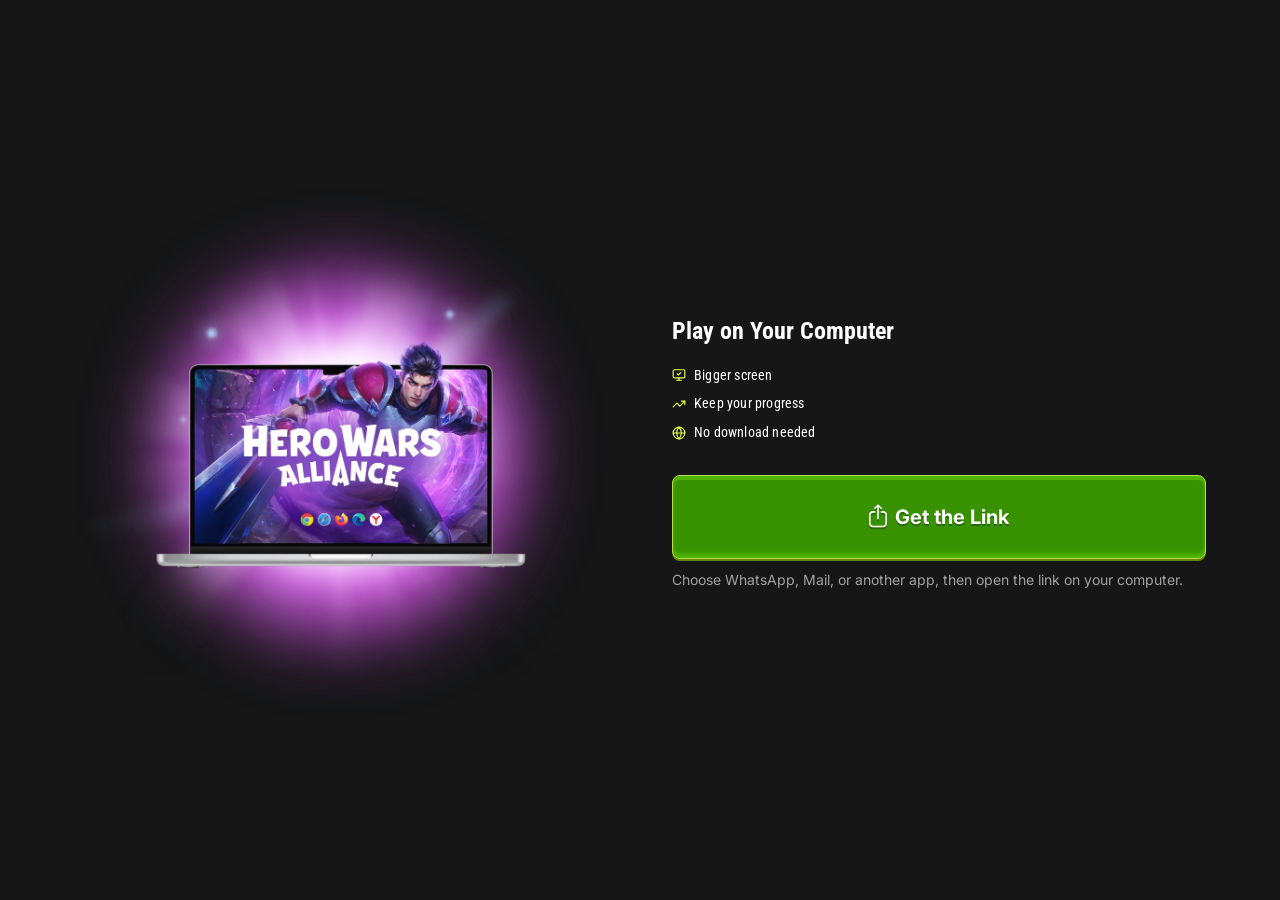
==== commit 7782ccd8: "CTA label: Send Link to Myself → Get the Link Co-Authored-By: Claude Opus 4.8 <noreply@anthropic.com" ====
--- a/index.html
+++ b/index.html
@@ -156,7 +156,7 @@
                 <path d="M6.05469 7.82227H4.08203C2.48048 7.82227 1.57228 8.73045 1.57227 10.332V17.8516C1.57227 19.4629 2.48047 20.3613 4.08203 20.3613H13.2422C14.8535 20.3613 15.7617 19.4629 15.7617 17.8516V10.332C15.7617 8.73045 14.8535 7.82227 13.2422 7.82227H11.2695V6.25H13.2422C15.8691 6.25 17.334 7.71483 17.334 10.332V17.8516C17.334 20.4786 15.8691 21.9336 13.2422 21.9336H4.08203C1.45508 21.9336 7.04327e-07 20.4786 0 17.8516V10.332C1.07809e-05 7.71483 1.45509 6.25 4.08203 6.25H6.05469V7.82227ZM8.66211 0C8.86719 2.72461e-07 9.0332 0.0585967 9.22852 0.253906L12.4512 3.35938C12.5977 3.50586 12.6758 3.66211 12.6758 3.87695C12.6758 4.27734 12.373 4.56055 11.9629 4.56055C11.7773 4.56054 11.5723 4.4824 11.4355 4.32617L9.93164 2.71484L9.37695 2.13086L9.44336 3.60352V13.5352C9.44336 13.9454 9.08203 14.2871 8.66211 14.2871C8.24219 14.2871 7.89062 13.9454 7.89062 13.5352V3.60352L7.95605 2.12598L7.40234 2.71484L5.88867 4.32617C5.75195 4.48242 5.53711 4.56055 5.35156 4.56055C4.94141 4.56055 4.64844 4.27734 4.64844 3.87695C4.64844 3.66211 4.73633 3.50586 4.88281 3.35938L8.0957 0.253906C8.30078 0.0585963 8.4668 0 8.66211 0Z" />
               </svg>
             </span>
-            <span class="cta__label">Send Link to Myself</span>
+            <span class="cta__label">Get the Link</span>
           </button>
           <p class="support">
             Choose WhatsApp, Mail, or another app, then open the link on your
